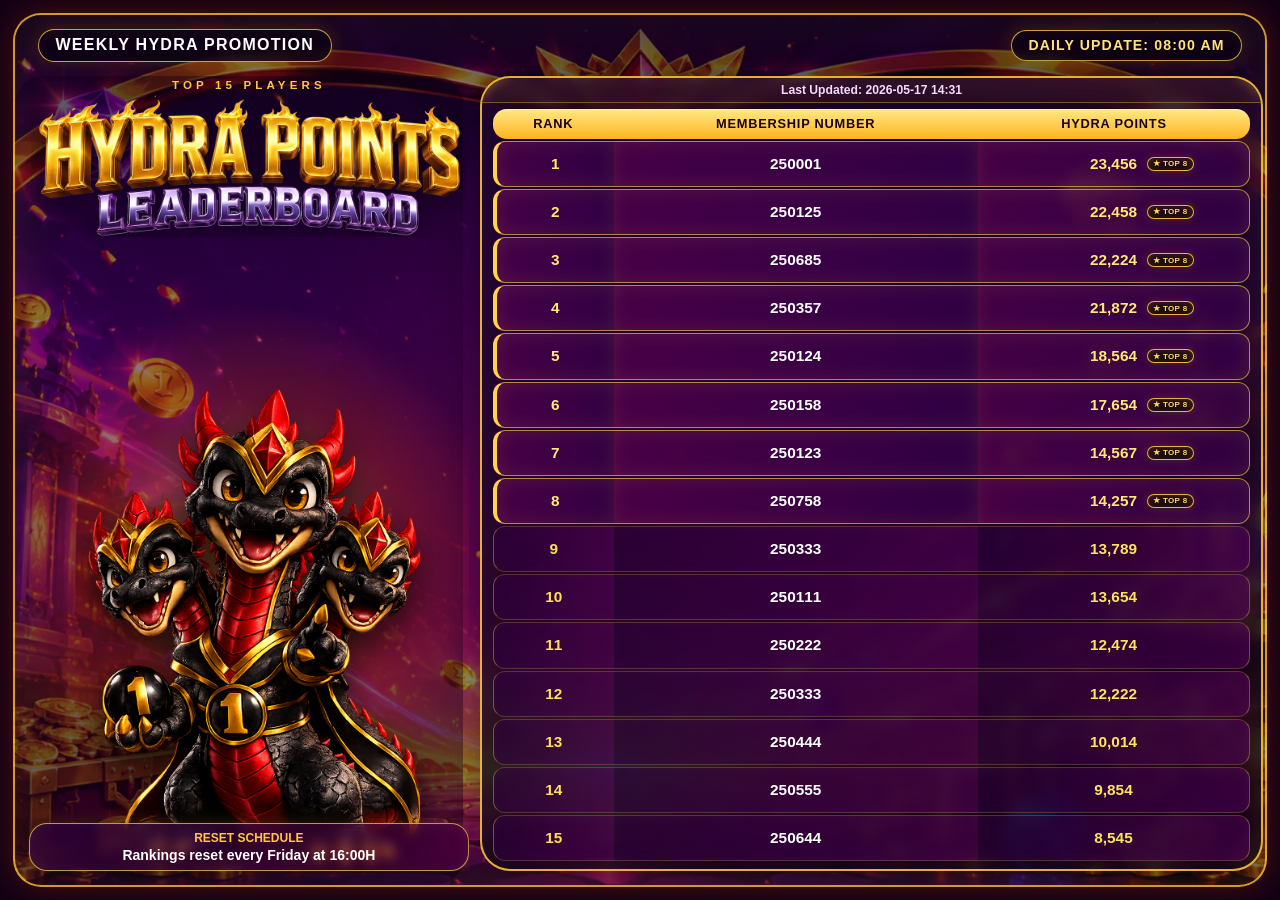
==== index.html @ b5829227 "Add files via upload" ====
<!DOCTYPE html>
<html lang="en">
<head>
  <meta charset="UTF-8" />
  <meta name="viewport" content="width=device-width, initial-scale=1.0" />
  <title>Hydra Points Leaderboard</title>
  <link rel="stylesheet" href="style.css" />
</head>
<body>
  <main class="screen-shell">
    <section class="hero-panel">
      <div class="bg-orb orb-one"></div>
      <div class="bg-orb orb-two"></div>
      <div class="sparkle-layer" id="sparkleLayer" aria-hidden="true"></div>
      <div class="top-bar">
        <div class="brand-chip translatable" id="brandChip">WEEKLY HYDRA PROMOTION</div>
        <div class="update-chip"><span class="translatable" id="dailyUpdateLabel">Daily Update:</span> <strong id="dailyUpdate">08:00 AM</strong></div>
      </div>

      <div class="main-grid">
        <aside class="mascot-area">
          <header class="title-block mascot-title">
            <p class="translatable" id="topPlayersLabel">TOP 15 PLAYERS</p>
            <div class="logo-sheen-wrap"><img src="images/hydrapoints.webp" alt="Hydra Points Leaderboard" class="hydra-points-logo" id="titleLogo" /></div>
          </header>
          <div class="mascot-glow"></div>
          <img src="images/hydra-mascot.png" alt="Hydra Mascot" class="mascot" />
          <div class="reset-card">
            <span class="translatable" id="resetTitle">Reset Schedule</span>
            <strong class="translatable" id="resetInfo">Rankings reset every Friday at 16:00H</strong>
          </div>
        </aside>

        <section class="leaderboard-card">
          <div class="leaderboard-meta"><span class="translatable" id="lastUpdatedLabel">Last Updated:</span> <span id="lastUpdated">--</span></div>
          <div class="table-wrap">
            <table>
              <thead>
                <tr>
                  <th class="translatable" id="rankHeader">Rank</th>
                  <th class="translatable" id="membershipHeader">Membership Number</th>
                  <th class="translatable" id="pointsHeader">Hydra Points</th>
                </tr>
              </thead>
              <tbody id="leaderboardBody"></tbody>
            </table>
          </div>
        </section>
      </div>
    </section>
  </main>

  <script src="script.js"></script>
</body>
</html>
---- style.css ----
* { box-sizing: border-box; }
html, body { width: 100%; height: 100%; margin: 0; overflow: hidden; font-family: Arial, Helvetica, sans-serif; color: #fff; }
body {
  background: #120014;
}
.screen-shell { width: 100vw; height: 100vh; padding: clamp(8px, 1vw, 18px); }
.hero-panel {
  position: relative; width: 100%; height: 100%; overflow: hidden; border: 2px solid rgba(255, 193, 55, .8); border-radius: 28px;
  background:
    linear-gradient(160deg, rgba(26, 0, 42, .30), rgba(8, 0, 16, .52)),
    url("images/bg.webp") center center / cover no-repeat;
  box-shadow: inset 0 0 55px rgba(255, 193, 55, .15), 0 0 30px rgba(255, 76, 0, .24);
}
.hero-panel::before { content: ""; position: absolute; inset: 0; background-image: radial-gradient(rgba(255,255,255,.14) 1px, transparent 1px); background-size: 44px 44px; opacity: .08; }
.hero-panel::after { content: ""; position: absolute; left: 0; right: 0; top: 0; height: 18%; background: linear-gradient(180deg, rgba(14,0,22,.58), rgba(14,0,22,.20) 58%, rgba(14,0,22,0) 100%); pointer-events: none; z-index: 1; }
.sparkle-layer { position: absolute; inset: 0; z-index: 4; pointer-events: none; overflow: hidden; }
.sparkle {
  position: absolute;
  opacity: 0;
  border-radius: 50%;
  background: radial-gradient(circle, rgba(255,255,230,1) 0%, rgba(255,220,90,.95) 34%, rgba(255,80,230,.36) 58%, rgba(255,255,255,0) 76%);
  box-shadow: 0 0 12px rgba(255, 236, 150, .82), 0 0 28px rgba(226, 87, 255, .38), 0 0 44px rgba(255, 132, 0, .20);
  animation: sparkleTwinkle 4.8s ease-in-out infinite;
}
.sparkle::before, .sparkle::after {
  content: "";
  position: absolute;
  left: 50%;
  top: 50%;
  width: 180%;
  height: 1px;
  background: linear-gradient(90deg, rgba(255,255,255,0), rgba(255,236,160,.75), rgba(255,255,255,0));
  transform: translate(-50%, -50%);
}
.sparkle::after {
  transform: translate(-50%, -50%) rotate(90deg);
}
.bg-orb { display: none; position: absolute; border-radius: 50%; filter: blur(2px); opacity: .75; }
.orb-one { width: 45vw; height: 45vw; background: radial-gradient(circle, rgba(255, 183, 0, .38), transparent 60%); right: -12vw; top: -18vw; }
.orb-two { width: 35vw; height: 35vw; background: radial-gradient(circle, rgba(255, 0, 102, .26), transparent 62%); left: -12vw; bottom: -12vw; }
.top-bar { position: relative; z-index: 2; height: 7%; display: flex; align-items: center; justify-content: space-between; padding: .7vh 1.8vw; }
.brand-chip, .update-chip { border: 1px solid rgba(255, 205, 80, .78); border-radius: 999px; background: rgba(12, 0, 20, .84); box-shadow: 0 0 20px rgba(255,174,0,.20), inset 0 0 14px rgba(255,255,255,.04); padding: .7vh 1.3vw; font-weight: 900; letter-spacing: .08em; text-transform: uppercase; backdrop-filter: blur(4px); }
.update-chip { font-size: clamp(13px, 1.1vw, 22px); color: #ffe47a; }
.main-grid { position: relative; z-index: 2; height: 93%; display: grid; grid-template-columns: 36% 64%; gap: .9vw; padding: 0 1.1vw 1.1vw; }
.main-grid::before { content: ""; position: absolute; left: 0; top: 0; width: calc(36% - .15vw); height: 100%; border-radius: 28px; background: linear-gradient(180deg, rgba(18, 0, 28, .34), rgba(38, 0, 48, .24) 30%, rgba(22, 0, 30, .42) 100%); box-shadow: inset 0 0 40px rgba(0,0,0,.12); pointer-events: none; z-index: 0; }
.mascot-area { position: relative; z-index: 1; display: flex; flex-direction: column; align-items: center; justify-content: space-between; min-width: 0; padding-top: 0; overflow: hidden; }
.title-block { text-align: center; padding: 1.2vh 1vw; background: linear-gradient(90deg, rgba(255,180,0,.20), rgba(151,0,255,.14), rgba(255,180,0,.20)); border: 1px solid rgba(255,215,80,.55); box-shadow: inset 0 0 28px rgba(255,255,255,.06), 0 0 26px rgba(255,183,0,.12); }
.mascot-title { position: relative; z-index: 3; width: 100%; border-radius: 24px; background: transparent; border: none; box-shadow: none; padding: .35vh 0 .1vh; }
.title-block p { margin: 0 0 .15vh; color: #ffc83e; font-weight: 900; letter-spacing: .36em; font-size: clamp(11px, .9vw, 18px); }
.logo-sheen-wrap { position: relative; display: block; width: min(99%, 780px); margin: 0 auto; overflow: hidden; border-radius: 16px; }
.logo-sheen-wrap::after {
  content: "";
  position: absolute;
  top: -16%;
  bottom: -16%;
  left: -28%;
  width: 18%;
  background: linear-gradient(90deg, rgba(255,255,255,0), rgba(255,247,198,.18) 25%, rgba(255,255,255,.55) 50%, rgba(255,247,198,.18) 75%, rgba(255,255,255,0));
  transform: skewX(-20deg);
  filter: blur(1px);
  opacity: .0;
  pointer-events: none;
  animation: logoSweep 6.4s ease-in-out infinite;
}

.hydra-points-logo { display: block; width: min(99%, 780px); max-height: 17vh; object-fit: contain; margin: .15vh auto 0; filter: drop-shadow(0 8px 16px rgba(0,0,0,.45)); }
h1 { margin: .35vh 0 0; font-size: clamp(25px, 3.2vw, 62px); line-height: .95; color: #ffe26a; text-shadow: 0 3px 0 #6d1700, 0 0 18px rgba(255,160,0,.75); }
.mascot-glow { position: absolute; left: 50%; top: 55%; width: 41vw; height: 41vw; transform: translate(-50%, -42%); border-radius: 50%; background: radial-gradient(circle, rgba(255,211,56,.55), rgba(255,70,0,.24) 42%, transparent 68%); z-index: 0; pointer-events: none; animation: mascotGlowBreath 4.6s ease-in-out infinite; }
.mascot { position: absolute; left: 50%; top: 57%; width: auto; height: min(69vh, 780px); max-width: 138%; max-height: none; object-fit: contain; filter: drop-shadow(0 1.8vh 1.9vh rgba(0,0,0,.72)); transform: translate(-50%, -34%); z-index: 1; pointer-events: none; }
.reset-card { position: relative; z-index: 3; width: 100%; padding: .8vh .9vw; border-radius: 18px; background: linear-gradient(135deg, rgba(45,0,62,.68), rgba(85,0,62,.56)); border: 1px solid rgba(255,215,80,.7); box-shadow: 0 0 18px rgba(255,180,0,.18), inset 0 0 14px rgba(255,255,255,.04); text-align: center; backdrop-filter: blur(6px); -webkit-backdrop-filter: blur(6px); }
.reset-card span { display:block; color:#ffc83e; font-weight:900; font-size: clamp(12px, .9vw, 17px); text-transform: uppercase; }
.reset-card strong { display:block; margin-top:.2vh; font-size: clamp(14px, 1.08vw, 22px); }
.leaderboard-card { position: relative; z-index: 1; min-width: 0; height: 100%; display: flex; flex-direction: column; border-radius: 30px; border: 2px solid rgba(255, 200, 55, .88); background: linear-gradient(180deg, rgba(28,0,40,.68), rgba(10,0,18,.78)); box-shadow: inset 0 0 42px rgba(255,255,255,.05), 0 0 28px rgba(0,0,0,.42); backdrop-filter: blur(6px); -webkit-backdrop-filter: blur(6px); overflow: hidden; }
.leaderboard-meta { text-align: center; color: #f5d9ff; font-weight: 900; font-size: clamp(12px, .95vw, 18px); padding: .55vh .8vw; border-bottom: 1px solid rgba(255,215,80,.35); background: rgba(255, 190, 0, .06); backdrop-filter: blur(5px); -webkit-backdrop-filter: blur(5px); }
.table-wrap { flex: 1; padding: .45vh .8vw .65vh; }
table { width: 100%; height: 100%; border-collapse: separate; border-spacing: 0 .27vh; table-layout: fixed; }
th { height: 3.35vh; color: #1a001f; background: linear-gradient(#ffe985, #ffb320); font-size: clamp(12px, 1vw, 20px); text-transform: uppercase; letter-spacing: .06em; box-shadow: inset 0 1px 0 rgba(255,255,255,.35); }
th:first-child { border-radius: 14px 0 0 14px; width: 16%; }
th:nth-child(2) { width: 48%; }
th:last-child { border-radius: 0 14px 14px 0; width: 36%; }
td { height: 3.55vh; text-align: center; background: linear-gradient(90deg, rgba(44,0,60,.62), rgba(84,0,90,.56)); border-top: 1px solid rgba(255,215,80,.22); border-bottom: 1px solid rgba(255,215,80,.22); font-weight: 900; font-size: clamp(14px, 1.2vw, 24px); box-shadow: inset 0 0 12px rgba(255,255,255,.02); }
td:first-child { border-left: 1px solid rgba(255,215,80,.35); border-radius: 12px 0 0 12px; color: #ffdf5a; }
td:last-child { border-right: 1px solid rgba(255,215,80,.35); border-radius: 0 12px 12px 0; color: #ffe35e; }
.rank-wrap { display: inline-flex; align-items: center; justify-content: center; gap: 0; width: 100%; }
.rank-number { color: #ffdf5a; font-weight: 900; line-height: 1; }
.points-wrap { position: relative; width: 100%; min-height: 100%; height: 100%; }
.points-number {
  position: absolute;
  left: 50%;
  top: 50%;
  transform: translate(-50%, -50%);
  display: block;
  text-align: center;
  color: #ffe35e;
  white-space: nowrap;
}
.top8-badge {
  display: inline-flex;
  align-items: center;
  justify-content: center;
  padding: .16vh .42vw;
  border-radius: 999px;
  border: 1px solid rgba(255, 197, 64, .9);
  background: linear-gradient(180deg, rgba(36, 8, 18, .96), rgba(15, 4, 10, .96));
  box-shadow: inset 0 0 8px rgba(255, 220, 120, .15), 0 0 10px rgba(255, 183, 0, .18);
  color: #ffd85d;
  font-size: clamp(8px, .58vw, 11px);
  font-weight: 900;
  letter-spacing: .04em;
  white-space: nowrap;
  animation: top8Pulse 2.8s ease-in-out infinite;
}
.top8-badge-inline {
  position: absolute;
  left: calc(50% + 2.6vw);
  top: 50%;
  transform: translateY(-50%);
}
.top-eight-row td:first-child .rank-number { color: #ffe978; }
.top-eight-row td:last-child .points-number { color: #ffea76; }
.candidate td { position: relative; overflow: hidden; background: linear-gradient(90deg, rgba(87,0,82,.70), rgba(57,0,80,.68)); border-top-color: rgba(255,216,76,.62); border-bottom-color: rgba(255,216,76,.62); box-shadow: inset 0 0 18px rgba(255, 202, 57, .10); }
.candidate td::after {
  content: "";
  position: absolute;
  top: 0;
  bottom: 0;
  left: -38%;
  width: 28%;
  background: linear-gradient(90deg, rgba(255,255,255,0), rgba(255,244,190,.11), rgba(255,255,255,0));
  transform: skewX(-22deg);
  pointer-events: none;
  animation: rowSweep 8s linear infinite;
}
.top-eight-row:nth-child(2n) td::after { animation-delay: 1.1s; }
.candidate td:first-child { border-left: 4px solid #ffd34d; }
.candidate td:last-child { border-right-color: rgba(255,216,76,.62); }
@media (max-aspect-ratio: 4/3) {
  .main-grid { grid-template-columns: 1fr; }
  .mascot-area { display: none; }
}

@keyframes logoSweep {
  0%, 62% { left: -30%; opacity: 0; }
  68% { opacity: .12; }
  76% { opacity: .58; }
  86% { left: 118%; opacity: 0; }
  100% { left: 118%; opacity: 0; }
}
@keyframes top8Pulse {
  0%, 100% { transform: translateY(-50%) scale(1); box-shadow: inset 0 0 8px rgba(255, 220, 120, .15), 0 0 10px rgba(255, 183, 0, .18); }
  50% { transform: translateY(-50%) scale(1.04); box-shadow: inset 0 0 10px rgba(255, 230, 160, .26), 0 0 14px rgba(255, 197, 64, .34); }
}
@keyframes sparkleTwinkle {
  0%, 100% { opacity: 0; transform: scale(.35) rotate(0deg); }
  18% { opacity: .36; }
  42% { opacity: 1; transform: scale(1.25) rotate(45deg); }
  62% { opacity: .48; }
}
@keyframes mascotGlowBreath {
  0%, 100% { opacity: .64; transform: translate(-50%, -42%) scale(1); }
  50% { opacity: .82; transform: translate(-50%, -42%) scale(1.035); }
}
@keyframes rowSweep {
  0%, 55% { left: -40%; opacity: 0; }
  65% { opacity: .7; }
  82% { left: 120%; opacity: 0; }
  100% { left: 120%; opacity: 0; }
}

.translatable, .top8-badge {
  transition: opacity .35s ease, transform .35s ease, filter .35s ease;
}
.translation-fade-out {
  opacity: 0;
  transform: translateY(4px);
  filter: blur(2px);
}
.translation-fade-in {
  opacity: 1;
  transform: translateY(0);
  filter: blur(0);
}
html[lang="th"] body,
html[lang="zh"] body,
html[lang="ko"] body {
  font-family: Arial, "Noto Sans Thai", "Noto Sans CJK SC", "Noto Sans KR", "Microsoft YaHei", "Malgun Gothic", "Tahoma", sans-serif;
}
html[lang="th"] .brand-chip,
html[lang="zh"] .brand-chip,
html[lang="ko"] .brand-chip,
html[lang="th"] th,
html[lang="zh"] th,
html[lang="ko"] th {
  letter-spacing: .03em;
}
html[lang="th"] .title-block p,
html[lang="zh"] .title-block p,
html[lang="ko"] .title-block p {
  letter-spacing: .12em;
}
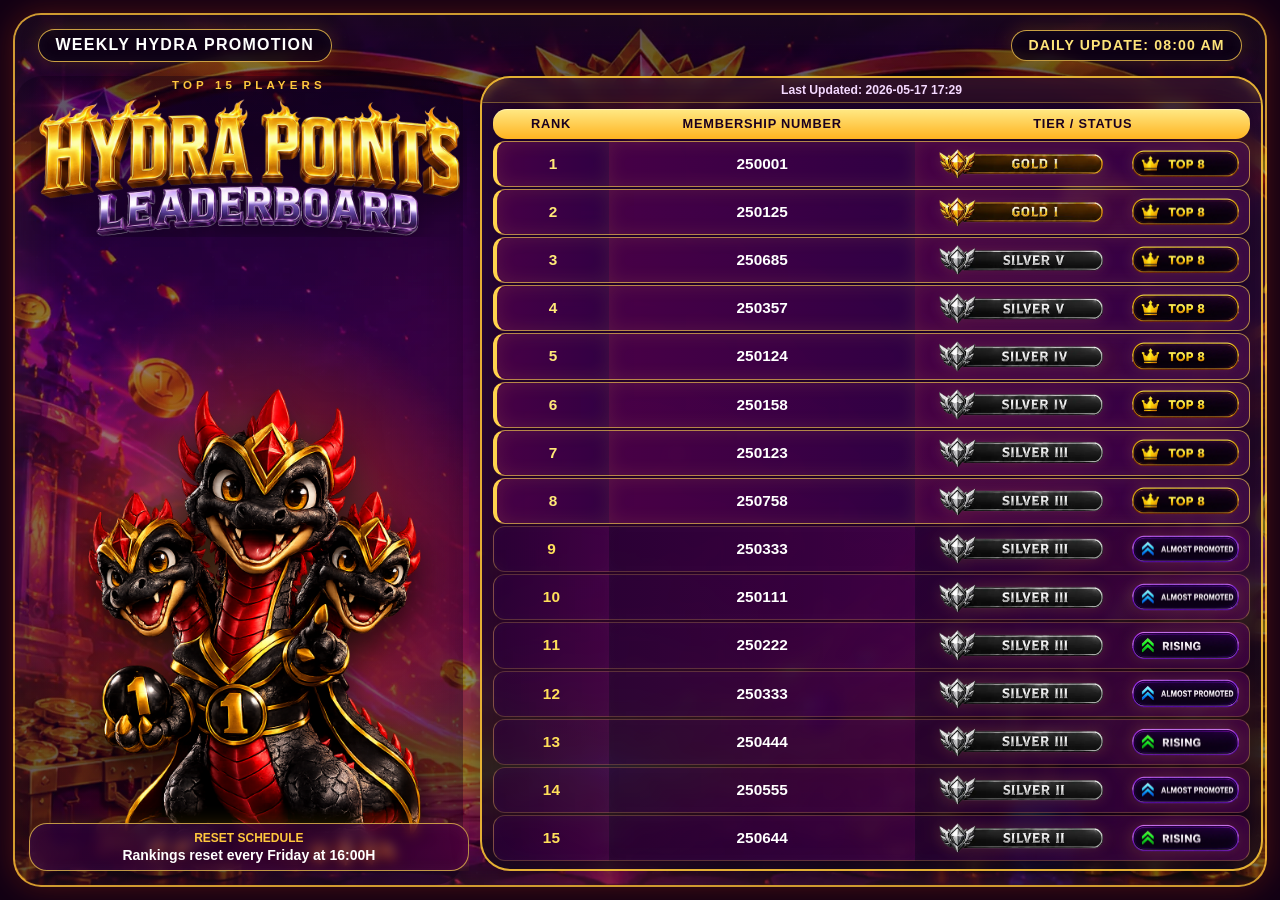
==== commit 9bf5e9bb: "Add files via upload" ====
--- a/index.html
+++ b/index.html
@@ -3,7 +3,7 @@
 <head>
   <meta charset="UTF-8" />
   <meta name="viewport" content="width=device-width, initial-scale=1.0" />
-  <title>Hydra Points Leaderboard</title>
+  <title>Hydra Ladder Leaderboard</title>
   <link rel="stylesheet" href="style.css" />
 </head>
 <body>
@@ -21,7 +21,7 @@
         <aside class="mascot-area">
           <header class="title-block mascot-title">
             <p class="translatable" id="topPlayersLabel">TOP 15 PLAYERS</p>
-            <div class="logo-sheen-wrap"><img src="images/hydrapoints.webp" alt="Hydra Points Leaderboard" class="hydra-points-logo" id="titleLogo" /></div>
+            <div class="logo-sheen-wrap"><img src="images/hydrapoints.webp" alt="Hydra Ladder Leaderboard" class="hydra-points-logo" id="titleLogo" /></div>
           </header>
           <div class="mascot-glow"></div>
           <img src="images/hydra-mascot.png" alt="Hydra Mascot" class="mascot" />
@@ -39,7 +39,7 @@
                 <tr>
                   <th class="translatable" id="rankHeader">Rank</th>
                   <th class="translatable" id="membershipHeader">Membership Number</th>
-                  <th class="translatable" id="pointsHeader">Hydra Points</th>
+                  <th class="translatable" id="tierStatusHeader">Tier / Status</th>
                 </tr>
               </thead>
               <tbody id="leaderboardBody"></tbody>
--- a/style.css
+++ b/style.css
@@ -76,48 +76,41 @@
 table { width: 100%; height: 100%; border-collapse: separate; border-spacing: 0 .27vh; table-layout: fixed; }
 th { height: 3.35vh; color: #1a001f; background: linear-gradient(#ffe985, #ffb320); font-size: clamp(12px, 1vw, 20px); text-transform: uppercase; letter-spacing: .06em; box-shadow: inset 0 1px 0 rgba(255,255,255,.35); }
 th:first-child { border-radius: 14px 0 0 14px; width: 16%; }
-th:nth-child(2) { width: 48%; }
-th:last-child { border-radius: 0 14px 14px 0; width: 36%; }
-td { height: 3.55vh; text-align: center; background: linear-gradient(90deg, rgba(44,0,60,.62), rgba(84,0,90,.56)); border-top: 1px solid rgba(255,215,80,.22); border-bottom: 1px solid rgba(255,215,80,.22); font-weight: 900; font-size: clamp(14px, 1.2vw, 24px); box-shadow: inset 0 0 12px rgba(255,255,255,.02); }
+th:nth-child(2) { width: 42%; }
+th:last-child { border-radius: 0 14px 14px 0; width: 46%; }
+td { height: 4.05vh; text-align: center; background: linear-gradient(90deg, rgba(44,0,60,.62), rgba(84,0,90,.56)); border-top: 1px solid rgba(255,215,80,.22); border-bottom: 1px solid rgba(255,215,80,.22); font-weight: 900; font-size: clamp(14px, 1.2vw, 24px); box-shadow: inset 0 0 12px rgba(255,255,255,.02); }
 td:first-child { border-left: 1px solid rgba(255,215,80,.35); border-radius: 12px 0 0 12px; color: #ffdf5a; }
 td:last-child { border-right: 1px solid rgba(255,215,80,.35); border-radius: 0 12px 12px 0; color: #ffe35e; }
 .rank-wrap { display: inline-flex; align-items: center; justify-content: center; gap: 0; width: 100%; }
 .rank-number { color: #ffdf5a; font-weight: 900; line-height: 1; }
-.points-wrap { position: relative; width: 100%; min-height: 100%; height: 100%; }
-.points-number {
-  position: absolute;
-  left: 50%;
-  top: 50%;
-  transform: translate(-50%, -50%);
-  display: block;
-  text-align: center;
-  color: #ffe35e;
-  white-space: nowrap;
-}
-.top8-badge {
-  display: inline-flex;
+ .tier-status-wrap {
+  position: relative;
+  width: 100%;
+  min-height: 100%;
+  height: 100%;
+  display: flex;
   align-items: center;
   justify-content: center;
-  padding: .16vh .42vw;
-  border-radius: 999px;
-  border: 1px solid rgba(255, 197, 64, .9);
-  background: linear-gradient(180deg, rgba(36, 8, 18, .96), rgba(15, 4, 10, .96));
-  box-shadow: inset 0 0 8px rgba(255, 220, 120, .15), 0 0 10px rgba(255, 183, 0, .18);
-  color: #ffd85d;
-  font-size: clamp(8px, .58vw, 11px);
-  font-weight: 900;
-  letter-spacing: .04em;
-  white-space: nowrap;
-  animation: top8Pulse 2.8s ease-in-out infinite;
+  gap: clamp(7px, .7vw, 14px);
+  padding: .18vh .45vw;
 }
-.top8-badge-inline {
-  position: absolute;
-  left: calc(50% + 2.6vw);
-  top: 50%;
-  transform: translateY(-50%);
+.tier-badge-img,
+.status-badge-img {
+  display: block;
+  object-fit: contain;
+  filter: drop-shadow(0 0 7px rgba(255, 198, 64, .16));
+  pointer-events: none;
+  user-select: none;
+}
+.tier-badge-img {
+  width: min(62%, 16vw);
+  height: min(3.85vh, 58px);
+}
+.status-badge-img {
+  width: min(36%, 9vw);
+  height: min(3.15vh, 44px);
 }
 .top-eight-row td:first-child .rank-number { color: #ffe978; }
-.top-eight-row td:last-child .points-number { color: #ffea76; }
 .candidate td { position: relative; overflow: hidden; background: linear-gradient(90deg, rgba(87,0,82,.70), rgba(57,0,80,.68)); border-top-color: rgba(255,216,76,.62); border-bottom-color: rgba(255,216,76,.62); box-shadow: inset 0 0 18px rgba(255, 202, 57, .10); }
 .candidate td::after {
   content: "";
@@ -146,10 +139,6 @@
   86% { left: 118%; opacity: 0; }
   100% { left: 118%; opacity: 0; }
 }
-@keyframes top8Pulse {
-  0%, 100% { transform: translateY(-50%) scale(1); box-shadow: inset 0 0 8px rgba(255, 220, 120, .15), 0 0 10px rgba(255, 183, 0, .18); }
-  50% { transform: translateY(-50%) scale(1.04); box-shadow: inset 0 0 10px rgba(255, 230, 160, .26), 0 0 14px rgba(255, 197, 64, .34); }
-}
 @keyframes sparkleTwinkle {
   0%, 100% { opacity: 0; transform: scale(.35) rotate(0deg); }
   18% { opacity: .36; }
@@ -167,7 +156,7 @@
   100% { left: 120%; opacity: 0; }
 }
 
-.translatable, .top8-badge {
+.translatable {
   transition: opacity .35s ease, transform .35s ease, filter .35s ease;
 }
 .translation-fade-out {
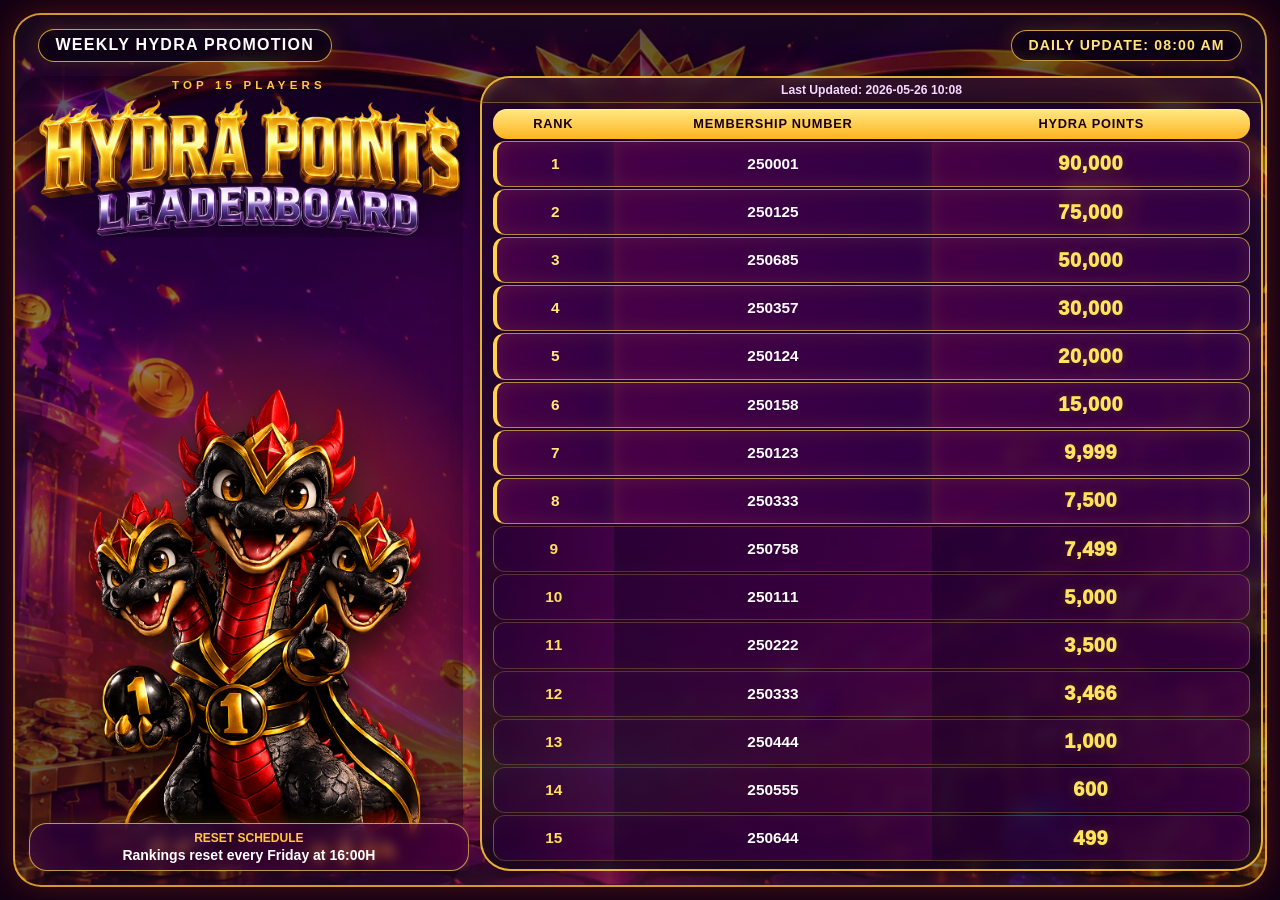
==== commit b883314c: "Add files via upload" ====
--- a/index.html
+++ b/index.html
@@ -3,7 +3,7 @@
 <head>
   <meta charset="UTF-8" />
   <meta name="viewport" content="width=device-width, initial-scale=1.0" />
-  <title>Hydra Ladder Leaderboard</title>
+  <title>Hydra Points Leaderboard</title>
   <link rel="stylesheet" href="style.css" />
 </head>
 <body>
@@ -21,7 +21,7 @@
         <aside class="mascot-area">
           <header class="title-block mascot-title">
             <p class="translatable" id="topPlayersLabel">TOP 15 PLAYERS</p>
-            <div class="logo-sheen-wrap"><img src="images/hydrapoints.webp" alt="Hydra Ladder Leaderboard" class="hydra-points-logo" id="titleLogo" /></div>
+            <div class="logo-sheen-wrap"><img src="images/hydrapoints.webp" alt="Hydra Points Leaderboard" class="hydra-points-logo" id="titleLogo" /></div>
           </header>
           <div class="mascot-glow"></div>
           <img src="images/hydra-mascot.png" alt="Hydra Mascot" class="mascot" />
@@ -39,7 +39,7 @@
                 <tr>
                   <th class="translatable" id="rankHeader">Rank</th>
                   <th class="translatable" id="membershipHeader">Membership Number</th>
-                  <th class="translatable" id="tierStatusHeader">Tier / Status</th>
+                  <th class="translatable" id="pointsHeader">Hydra Points</th>
                 </tr>
               </thead>
               <tbody id="leaderboardBody"></tbody>
--- a/style.css
+++ b/style.css
@@ -77,39 +77,13 @@
 th { height: 3.35vh; color: #1a001f; background: linear-gradient(#ffe985, #ffb320); font-size: clamp(12px, 1vw, 20px); text-transform: uppercase; letter-spacing: .06em; box-shadow: inset 0 1px 0 rgba(255,255,255,.35); }
 th:first-child { border-radius: 14px 0 0 14px; width: 16%; }
 th:nth-child(2) { width: 42%; }
-th:last-child { border-radius: 0 14px 14px 0; width: 46%; }
+th:last-child { border-radius: 0 14px 14px 0; width: 42%; }
 td { height: 4.05vh; text-align: center; background: linear-gradient(90deg, rgba(44,0,60,.62), rgba(84,0,90,.56)); border-top: 1px solid rgba(255,215,80,.22); border-bottom: 1px solid rgba(255,215,80,.22); font-weight: 900; font-size: clamp(14px, 1.2vw, 24px); box-shadow: inset 0 0 12px rgba(255,255,255,.02); }
 td:first-child { border-left: 1px solid rgba(255,215,80,.35); border-radius: 12px 0 0 12px; color: #ffdf5a; }
 td:last-child { border-right: 1px solid rgba(255,215,80,.35); border-radius: 0 12px 12px 0; color: #ffe35e; }
 .rank-wrap { display: inline-flex; align-items: center; justify-content: center; gap: 0; width: 100%; }
 .rank-number { color: #ffdf5a; font-weight: 900; line-height: 1; }
- .tier-status-wrap {
-  position: relative;
-  width: 100%;
-  min-height: 100%;
-  height: 100%;
-  display: flex;
-  align-items: center;
-  justify-content: center;
-  gap: clamp(7px, .7vw, 14px);
-  padding: .18vh .45vw;
-}
-.tier-badge-img,
-.status-badge-img {
-  display: block;
-  object-fit: contain;
-  filter: drop-shadow(0 0 7px rgba(255, 198, 64, .16));
-  pointer-events: none;
-  user-select: none;
-}
-.tier-badge-img {
-  width: min(62%, 16vw);
-  height: min(3.85vh, 58px);
-}
-.status-badge-img {
-  width: min(36%, 9vw);
-  height: min(3.15vh, 44px);
-}
+.points-value { display: inline-block; color: #ffe35e; font-weight: 950; font-size: clamp(18px, 1.55vw, 34px); letter-spacing: .035em; text-shadow: 0 0 10px rgba(255, 205, 65, .22), 0 2px 8px rgba(0, 0, 0, .35); }
 .top-eight-row td:first-child .rank-number { color: #ffe978; }
 .candidate td { position: relative; overflow: hidden; background: linear-gradient(90deg, rgba(87,0,82,.70), rgba(57,0,80,.68)); border-top-color: rgba(255,216,76,.62); border-bottom-color: rgba(255,216,76,.62); box-shadow: inset 0 0 18px rgba(255, 202, 57, .10); }
 .candidate td::after {
@@ -186,4 +160,4 @@
 html[lang="zh"] .title-block p,
 html[lang="ko"] .title-block p {
   letter-spacing: .12em;
-}
+}
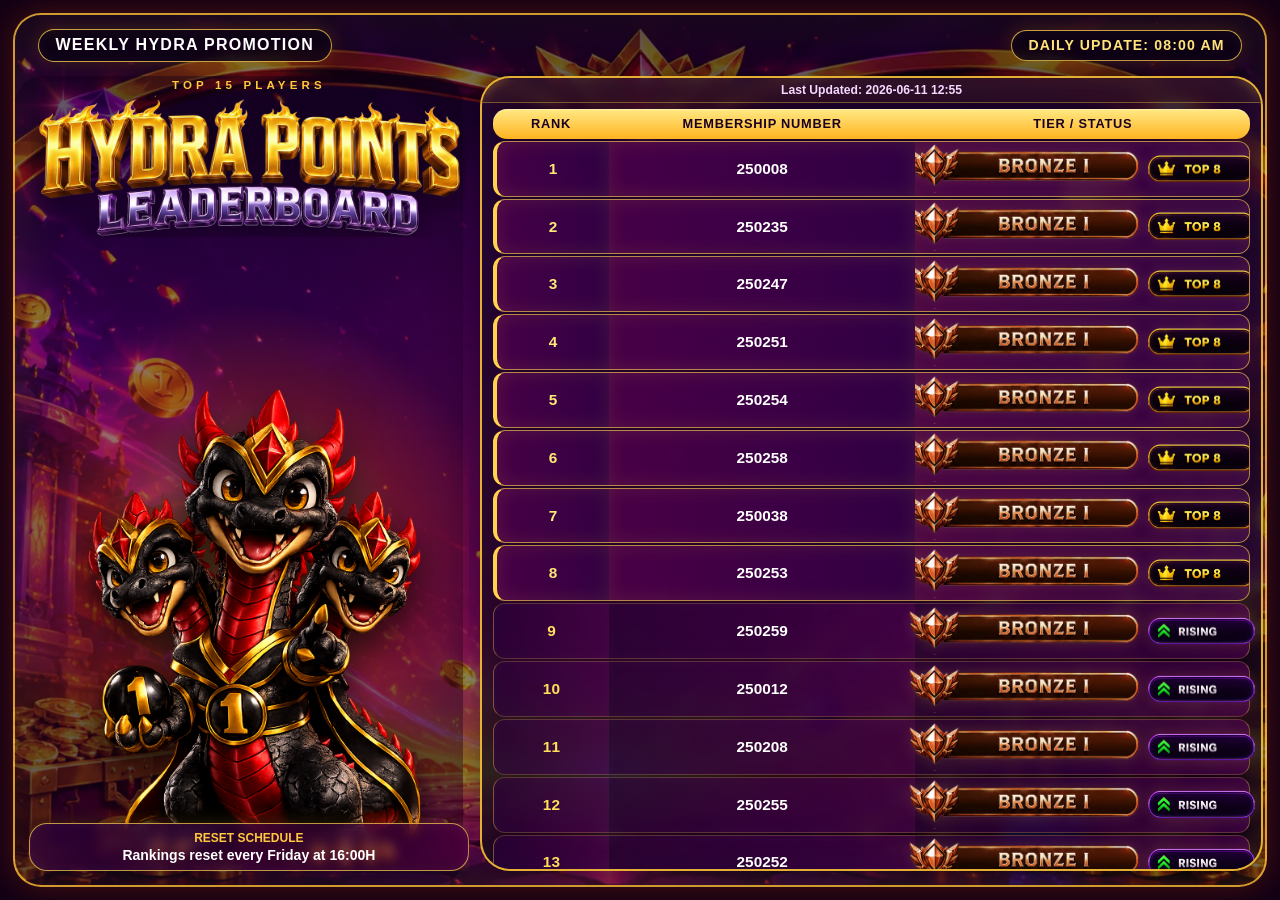
==== commit 39a0661f: "Add files via upload" ====
--- a/index.html
+++ b/index.html
@@ -3,7 +3,7 @@
 <head>
   <meta charset="UTF-8" />
   <meta name="viewport" content="width=device-width, initial-scale=1.0" />
-  <title>Hydra Points Leaderboard</title>
+  <title>Hydra Ladder Leaderboard</title>
   <link rel="stylesheet" href="style.css" />
 </head>
 <body>
@@ -21,7 +21,7 @@
         <aside class="mascot-area">
           <header class="title-block mascot-title">
             <p class="translatable" id="topPlayersLabel">TOP 15 PLAYERS</p>
-            <div class="logo-sheen-wrap"><img src="images/hydrapoints.webp" alt="Hydra Points Leaderboard" class="hydra-points-logo" id="titleLogo" /></div>
+            <div class="logo-sheen-wrap"><img src="images/hydrapoints.webp" alt="Hydra Ladder Leaderboard" class="hydra-points-logo" id="titleLogo" /></div>
           </header>
           <div class="mascot-glow"></div>
           <img src="images/hydra-mascot.png" alt="Hydra Mascot" class="mascot" />
@@ -39,7 +39,7 @@
                 <tr>
                   <th class="translatable" id="rankHeader">Rank</th>
                   <th class="translatable" id="membershipHeader">Membership Number</th>
-                  <th class="translatable" id="pointsHeader">Hydra Points</th>
+                  <th class="translatable" id="tierStatusHeader">Tier / Status</th>
                 </tr>
               </thead>
               <tbody id="leaderboardBody"></tbody>
--- a/style.css
+++ b/style.css
@@ -77,13 +77,39 @@
 th { height: 3.35vh; color: #1a001f; background: linear-gradient(#ffe985, #ffb320); font-size: clamp(12px, 1vw, 20px); text-transform: uppercase; letter-spacing: .06em; box-shadow: inset 0 1px 0 rgba(255,255,255,.35); }
 th:first-child { border-radius: 14px 0 0 14px; width: 16%; }
 th:nth-child(2) { width: 42%; }
-th:last-child { border-radius: 0 14px 14px 0; width: 42%; }
+th:last-child { border-radius: 0 14px 14px 0; width: 46%; }
 td { height: 4.05vh; text-align: center; background: linear-gradient(90deg, rgba(44,0,60,.62), rgba(84,0,90,.56)); border-top: 1px solid rgba(255,215,80,.22); border-bottom: 1px solid rgba(255,215,80,.22); font-weight: 900; font-size: clamp(14px, 1.2vw, 24px); box-shadow: inset 0 0 12px rgba(255,255,255,.02); }
 td:first-child { border-left: 1px solid rgba(255,215,80,.35); border-radius: 12px 0 0 12px; color: #ffdf5a; }
 td:last-child { border-right: 1px solid rgba(255,215,80,.35); border-radius: 0 12px 12px 0; color: #ffe35e; }
 .rank-wrap { display: inline-flex; align-items: center; justify-content: center; gap: 0; width: 100%; }
 .rank-number { color: #ffdf5a; font-weight: 900; line-height: 1; }
-.points-value { display: inline-block; color: #ffe35e; font-weight: 950; font-size: clamp(18px, 1.55vw, 34px); letter-spacing: .035em; text-shadow: 0 0 10px rgba(255, 205, 65, .22), 0 2px 8px rgba(0, 0, 0, .35); }
+ .tier-status-wrap {
+  position: relative;
+  width: 100%;
+  min-height: 100%;
+  height: 100%;
+  display: flex;
+  align-items: center;
+  justify-content: center;
+  gap: clamp(7px, .7vw, 14px);
+  padding: .18vh .45vw;
+}
+.tier-badge-img,
+.status-badge-img {
+  display: block;
+  object-fit: contain;
+  filter: drop-shadow(0 0 7px rgba(255, 198, 64, .16));
+  pointer-events: none;
+  user-select: none;
+}
+.tier-badge-img {
+  width: min(82%, 22vw);
+  height: min(5.4vh, 80px);
+}
+.status-badge-img {
+  width: min(36%, 9vw);
+  height: min(3.15vh, 44px);
+}
 .top-eight-row td:first-child .rank-number { color: #ffe978; }
 .candidate td { position: relative; overflow: hidden; background: linear-gradient(90deg, rgba(87,0,82,.70), rgba(57,0,80,.68)); border-top-color: rgba(255,216,76,.62); border-bottom-color: rgba(255,216,76,.62); box-shadow: inset 0 0 18px rgba(255, 202, 57, .10); }
 .candidate td::after {
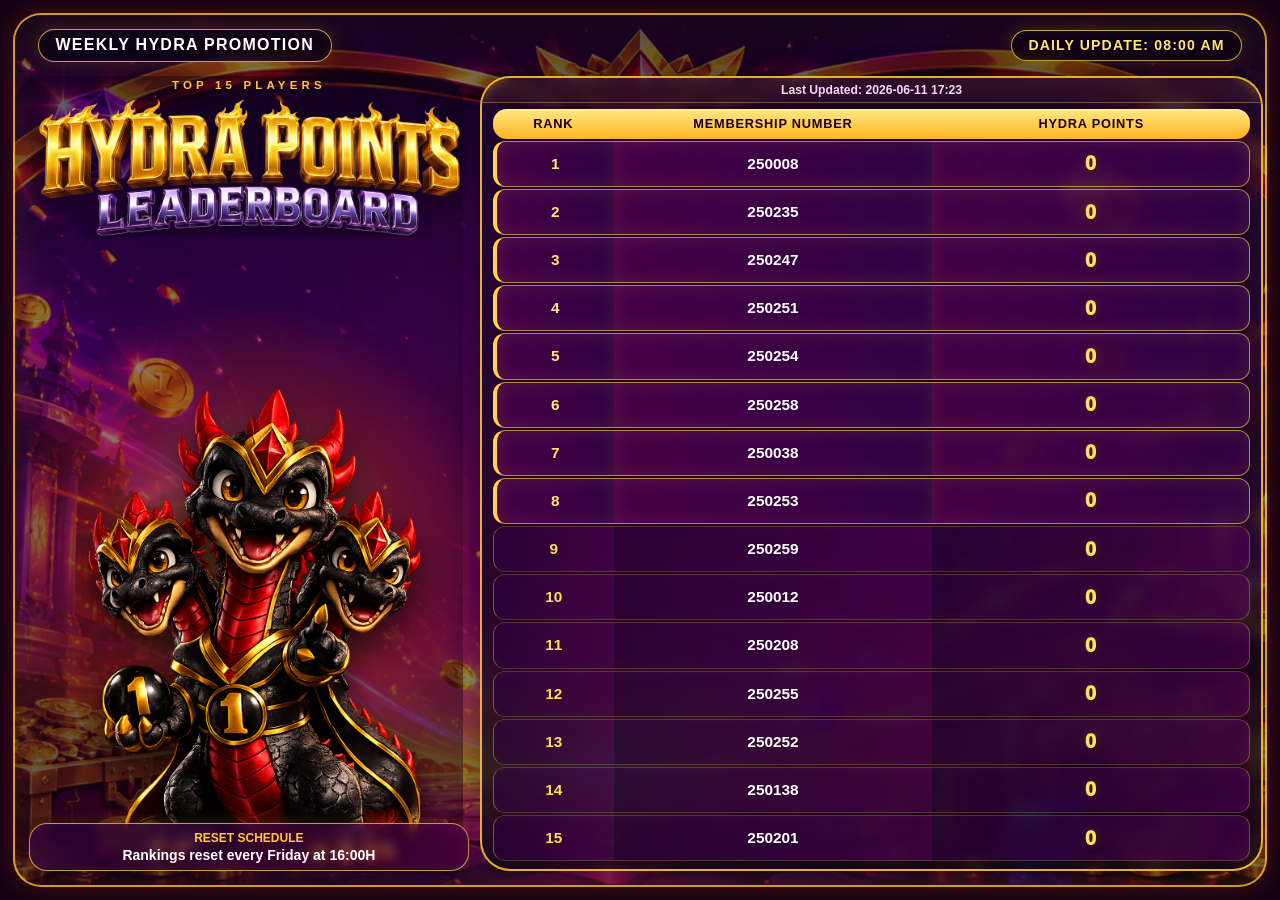
==== commit 072f47cc: "Add files via upload" ====
--- a/index.html
+++ b/index.html
@@ -3,7 +3,7 @@
 <head>
   <meta charset="UTF-8" />
   <meta name="viewport" content="width=device-width, initial-scale=1.0" />
-  <title>Hydra Ladder Leaderboard</title>
+  <title>Hydra Points Leaderboard</title>
   <link rel="stylesheet" href="style.css" />
 </head>
 <body>
@@ -21,7 +21,7 @@
         <aside class="mascot-area">
           <header class="title-block mascot-title">
             <p class="translatable" id="topPlayersLabel">TOP 15 PLAYERS</p>
-            <div class="logo-sheen-wrap"><img src="images/hydrapoints.webp" alt="Hydra Ladder Leaderboard" class="hydra-points-logo" id="titleLogo" /></div>
+            <div class="logo-sheen-wrap"><img src="images/hydrapoints.webp" alt="Hydra Points Leaderboard" class="hydra-points-logo" id="titleLogo" /></div>
           </header>
           <div class="mascot-glow"></div>
           <img src="images/hydra-mascot.png" alt="Hydra Mascot" class="mascot" />
@@ -39,7 +39,7 @@
                 <tr>
                   <th class="translatable" id="rankHeader">Rank</th>
                   <th class="translatable" id="membershipHeader">Membership Number</th>
-                  <th class="translatable" id="tierStatusHeader">Tier / Status</th>
+                  <th class="translatable" id="pointsHeader">Hydra Points</th>
                 </tr>
               </thead>
               <tbody id="leaderboardBody"></tbody>
--- a/style.css
+++ b/style.css
@@ -77,39 +77,13 @@
 th { height: 3.35vh; color: #1a001f; background: linear-gradient(#ffe985, #ffb320); font-size: clamp(12px, 1vw, 20px); text-transform: uppercase; letter-spacing: .06em; box-shadow: inset 0 1px 0 rgba(255,255,255,.35); }
 th:first-child { border-radius: 14px 0 0 14px; width: 16%; }
 th:nth-child(2) { width: 42%; }
-th:last-child { border-radius: 0 14px 14px 0; width: 46%; }
+th:last-child { border-radius: 0 14px 14px 0; width: 42%; }
 td { height: 4.05vh; text-align: center; background: linear-gradient(90deg, rgba(44,0,60,.62), rgba(84,0,90,.56)); border-top: 1px solid rgba(255,215,80,.22); border-bottom: 1px solid rgba(255,215,80,.22); font-weight: 900; font-size: clamp(14px, 1.2vw, 24px); box-shadow: inset 0 0 12px rgba(255,255,255,.02); }
 td:first-child { border-left: 1px solid rgba(255,215,80,.35); border-radius: 12px 0 0 12px; color: #ffdf5a; }
 td:last-child { border-right: 1px solid rgba(255,215,80,.35); border-radius: 0 12px 12px 0; color: #ffe35e; }
 .rank-wrap { display: inline-flex; align-items: center; justify-content: center; gap: 0; width: 100%; }
 .rank-number { color: #ffdf5a; font-weight: 900; line-height: 1; }
- .tier-status-wrap {
-  position: relative;
-  width: 100%;
-  min-height: 100%;
-  height: 100%;
-  display: flex;
-  align-items: center;
-  justify-content: center;
-  gap: clamp(7px, .7vw, 14px);
-  padding: .18vh .45vw;
-}
-.tier-badge-img,
-.status-badge-img {
-  display: block;
-  object-fit: contain;
-  filter: drop-shadow(0 0 7px rgba(255, 198, 64, .16));
-  pointer-events: none;
-  user-select: none;
-}
-.tier-badge-img {
-  width: min(82%, 22vw);
-  height: min(5.4vh, 80px);
-}
-.status-badge-img {
-  width: min(36%, 9vw);
-  height: min(3.15vh, 44px);
-}
+.points-value { display: inline-block; color: #ffe35e; font-weight: 950; font-size: clamp(18px, 1.55vw, 34px); letter-spacing: .035em; text-shadow: 0 0 10px rgba(255, 205, 65, .22), 0 2px 8px rgba(0, 0, 0, .35); }
 .top-eight-row td:first-child .rank-number { color: #ffe978; }
 .candidate td { position: relative; overflow: hidden; background: linear-gradient(90deg, rgba(87,0,82,.70), rgba(57,0,80,.68)); border-top-color: rgba(255,216,76,.62); border-bottom-color: rgba(255,216,76,.62); box-shadow: inset 0 0 18px rgba(255, 202, 57, .10); }
 .candidate td::after {
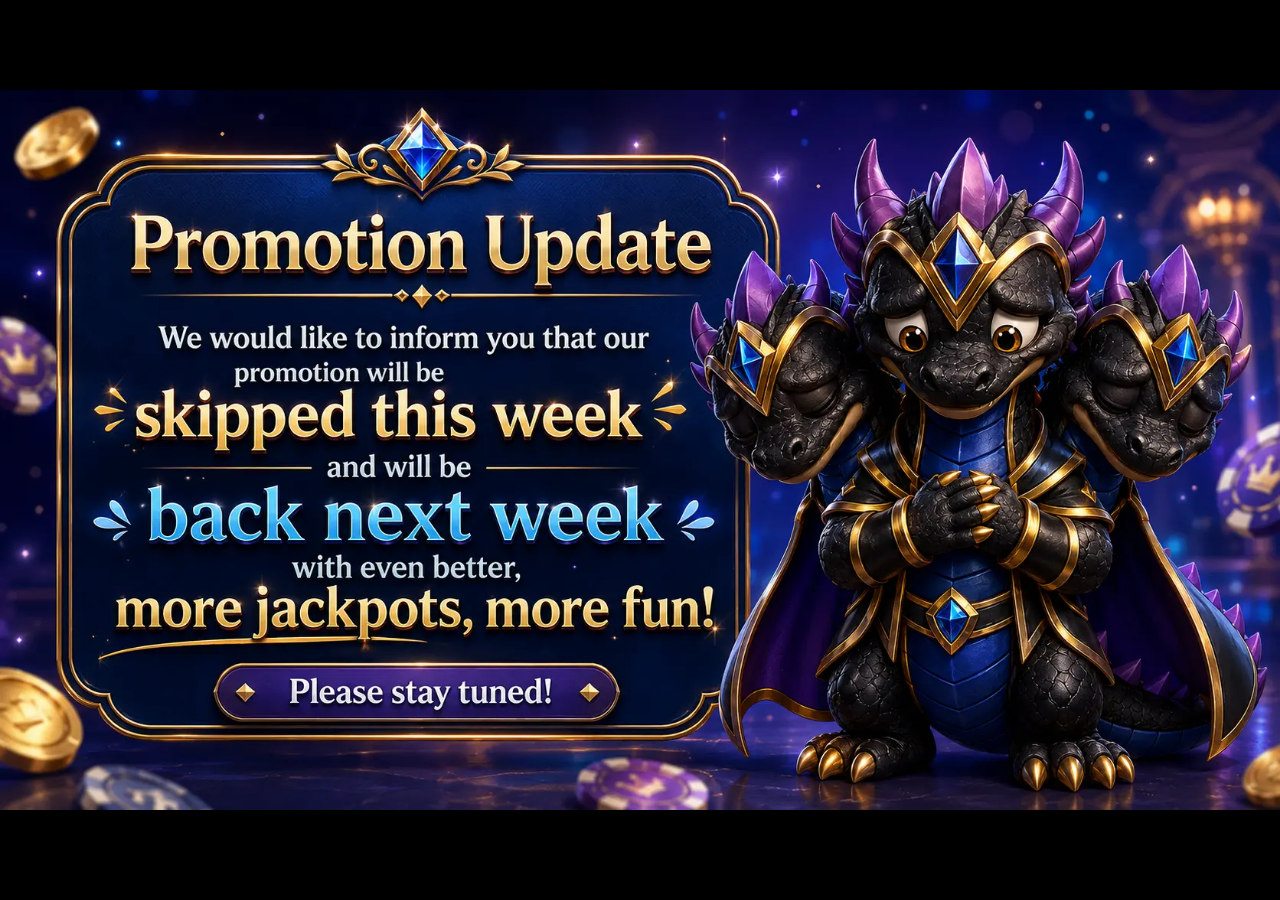
==== commit 8411530f: "Rename indexx.html to index.html" ====
--- a/index.html
+++ b/index.html
@@ -3,53 +3,47 @@
 <head>
   <meta charset="UTF-8" />
   <meta name="viewport" content="width=device-width, initial-scale=1.0" />
-  <title>Hydra Points Leaderboard</title>
-  <link rel="stylesheet" href="style.css" />
+  <title>Promotion Update</title>
+
+  <style>
+    * {
+      margin: 0;
+      padding: 0;
+      box-sizing: border-box;
+    }
+
+    html,
+    body {
+      width: 100%;
+      height: 100%;
+      overflow: hidden;
+      background: #000;
+    }
+
+    .apology-page {
+      width: 100vw;
+      height: 100vh;
+      display: flex;
+      align-items: center;
+      justify-content: center;
+      background: #000;
+    }
+
+    .apology-page img {
+      width: 100%;
+      height: 100%;
+      object-fit: contain;
+      display: block;
+    }
+  </style>
 </head>
+
 <body>
-  <main class="screen-shell">
-    <section class="hero-panel">
-      <div class="bg-orb orb-one"></div>
-      <div class="bg-orb orb-two"></div>
-      <div class="sparkle-layer" id="sparkleLayer" aria-hidden="true"></div>
-      <div class="top-bar">
-        <div class="brand-chip translatable" id="brandChip">WEEKLY HYDRA PROMOTION</div>
-        <div class="update-chip"><span class="translatable" id="dailyUpdateLabel">Daily Update:</span> <strong id="dailyUpdate">08:00 AM</strong></div>
-      </div>
-
-      <div class="main-grid">
-        <aside class="mascot-area">
-          <header class="title-block mascot-title">
-            <p class="translatable" id="topPlayersLabel">TOP 15 PLAYERS</p>
-            <div class="logo-sheen-wrap"><img src="images/hydrapoints.webp" alt="Hydra Points Leaderboard" class="hydra-points-logo" id="titleLogo" /></div>
-          </header>
-          <div class="mascot-glow"></div>
-          <img src="images/hydra-mascot.png" alt="Hydra Mascot" class="mascot" />
-          <div class="reset-card">
-            <span class="translatable" id="resetTitle">Reset Schedule</span>
-            <strong class="translatable" id="resetInfo">Rankings reset every Friday at 16:00H</strong>
-          </div>
-        </aside>
-
-        <section class="leaderboard-card">
-          <div class="leaderboard-meta"><span class="translatable" id="lastUpdatedLabel">Last Updated:</span> <span id="lastUpdated">--</span></div>
-          <div class="table-wrap">
-            <table>
-              <thead>
-                <tr>
-                  <th class="translatable" id="rankHeader">Rank</th>
-                  <th class="translatable" id="membershipHeader">Membership Number</th>
-                  <th class="translatable" id="pointsHeader">Hydra Points</th>
-                </tr>
-              </thead>
-              <tbody id="leaderboardBody"></tbody>
-            </table>
-          </div>
-        </section>
-      </div>
-    </section>
+  <main class="apology-page">
+    <img
+      src="images/apology.webp"
+      alt="Hydra Promotion Update"
+    />
   </main>
-
-  <script src="script.js"></script>
 </body>
 </html>
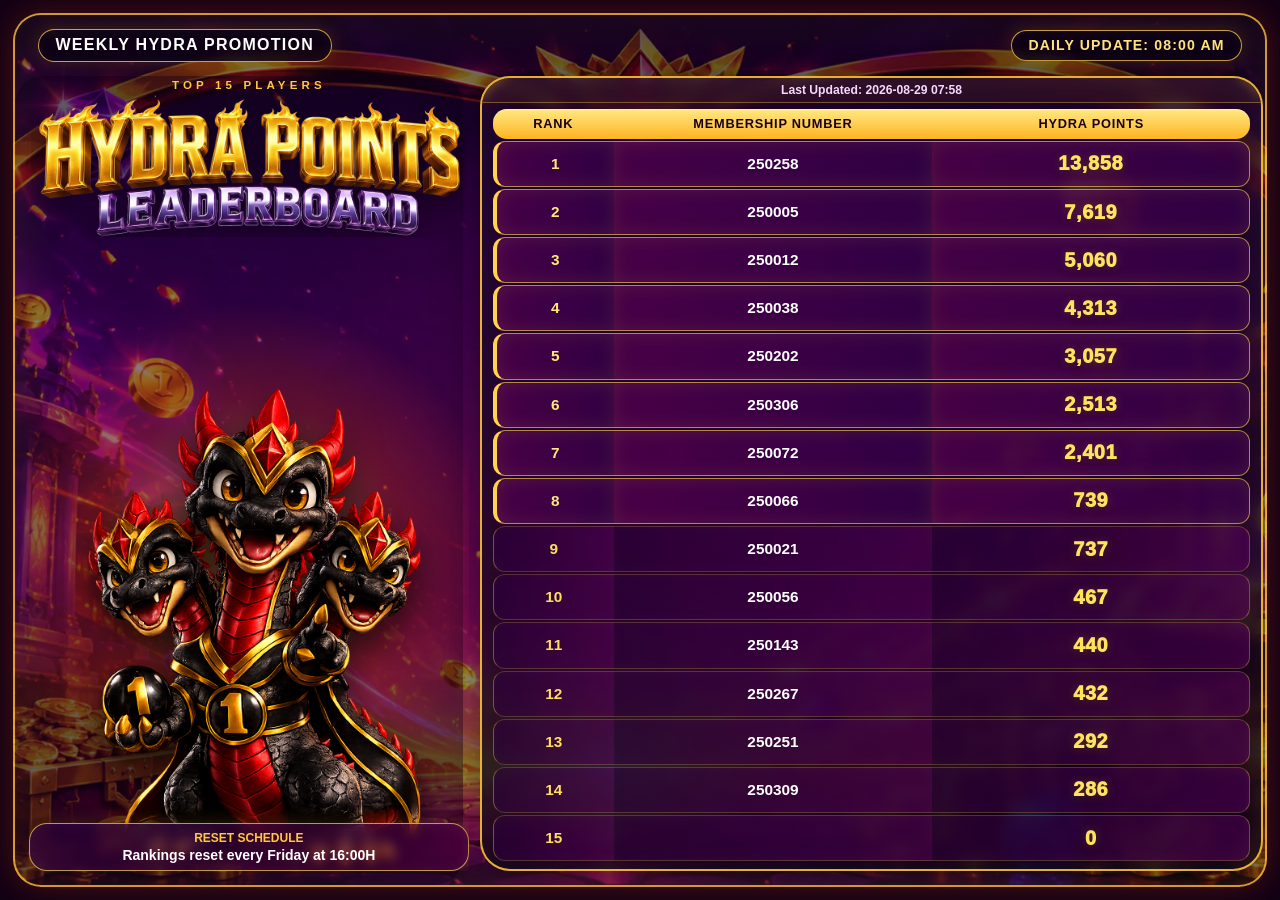
==== commit 9e135f15: "Rename index2.html to index.html" ====
--- a/index.html
+++ b/index.html
@@ -3,47 +3,53 @@
 <head>
   <meta charset="UTF-8" />
   <meta name="viewport" content="width=device-width, initial-scale=1.0" />
-  <title>Promotion Update</title>
+  <title>Hydra Points Leaderboard</title>
+  <link rel="stylesheet" href="style.css" />
+</head>
+<body>
+  <main class="screen-shell">
+    <section class="hero-panel">
+      <div class="bg-orb orb-one"></div>
+      <div class="bg-orb orb-two"></div>
+      <div class="sparkle-layer" id="sparkleLayer" aria-hidden="true"></div>
+      <div class="top-bar">
+        <div class="brand-chip translatable" id="brandChip">WEEKLY HYDRA PROMOTION</div>
+        <div class="update-chip"><span class="translatable" id="dailyUpdateLabel">Daily Update:</span> <strong id="dailyUpdate">08:00 AM</strong></div>
+      </div>
 
-  <style>
-    * {
-      margin: 0;
-      padding: 0;
-      box-sizing: border-box;
-    }
+      <div class="main-grid">
+        <aside class="mascot-area">
+          <header class="title-block mascot-title">
+            <p class="translatable" id="topPlayersLabel">TOP 15 PLAYERS</p>
+            <div class="logo-sheen-wrap"><img src="images/hydrapoints.webp" alt="Hydra Points Leaderboard" class="hydra-points-logo" id="titleLogo" /></div>
+          </header>
+          <div class="mascot-glow"></div>
+          <img src="images/hydra-mascot.png" alt="Hydra Mascot" class="mascot" />
+          <div class="reset-card">
+            <span class="translatable" id="resetTitle">Reset Schedule</span>
+            <strong class="translatable" id="resetInfo">Rankings reset every Friday at 16:00H</strong>
+          </div>
+        </aside>
 
-    html,
-    body {
-      width: 100%;
-      height: 100%;
-      overflow: hidden;
-      background: #000;
-    }
+        <section class="leaderboard-card">
+          <div class="leaderboard-meta"><span class="translatable" id="lastUpdatedLabel">Last Updated:</span> <span id="lastUpdated">--</span></div>
+          <div class="table-wrap">
+            <table>
+              <thead>
+                <tr>
+                  <th class="translatable" id="rankHeader">Rank</th>
+                  <th class="translatable" id="membershipHeader">Membership Number</th>
+                  <th class="translatable" id="pointsHeader">Hydra Points</th>
+                </tr>
+              </thead>
+              <tbody id="leaderboardBody"></tbody>
+            </table>
+          </div>
+        </section>
+      </div>
+    </section>
+  </main>
 
-    .apology-page {
-      width: 100vw;
-      height: 100vh;
-      display: flex;
-      align-items: center;
-      justify-content: center;
-      background: #000;
-    }
-
-    .apology-page img {
-      width: 100%;
-      height: 100%;
-      object-fit: contain;
-      display: block;
-    }
-  </style>
-</head>
-
-<body>
-  <main class="apology-page">
-    <img
-      src="images/apology.webp"
-      alt="Hydra Promotion Update"
-    />
-  </main>
+  <script src="script.js"></script>
 </body>
 </html>
--- a/style.css
+++ b/style.css
@@ -0,0 +1,163 @@
+* { box-sizing: border-box; }
+html, body { width: 100%; height: 100%; margin: 0; overflow: hidden; font-family: Arial, Helvetica, sans-serif; color: #fff; }
+body {
+  background: #120014;
+}
+.screen-shell { width: 100vw; height: 100vh; padding: clamp(8px, 1vw, 18px); }
+.hero-panel {
+  position: relative; width: 100%; height: 100%; overflow: hidden; border: 2px solid rgba(255, 193, 55, .8); border-radius: 28px;
+  background:
+    linear-gradient(160deg, rgba(26, 0, 42, .30), rgba(8, 0, 16, .52)),
+    url("images/bg.webp") center center / cover no-repeat;
+  box-shadow: inset 0 0 55px rgba(255, 193, 55, .15), 0 0 30px rgba(255, 76, 0, .24);
+}
+.hero-panel::before { content: ""; position: absolute; inset: 0; background-image: radial-gradient(rgba(255,255,255,.14) 1px, transparent 1px); background-size: 44px 44px; opacity: .08; }
+.hero-panel::after { content: ""; position: absolute; left: 0; right: 0; top: 0; height: 18%; background: linear-gradient(180deg, rgba(14,0,22,.58), rgba(14,0,22,.20) 58%, rgba(14,0,22,0) 100%); pointer-events: none; z-index: 1; }
+.sparkle-layer { position: absolute; inset: 0; z-index: 4; pointer-events: none; overflow: hidden; }
+.sparkle {
+  position: absolute;
+  opacity: 0;
+  border-radius: 50%;
+  background: radial-gradient(circle, rgba(255,255,230,1) 0%, rgba(255,220,90,.95) 34%, rgba(255,80,230,.36) 58%, rgba(255,255,255,0) 76%);
+  box-shadow: 0 0 12px rgba(255, 236, 150, .82), 0 0 28px rgba(226, 87, 255, .38), 0 0 44px rgba(255, 132, 0, .20);
+  animation: sparkleTwinkle 4.8s ease-in-out infinite;
+}
+.sparkle::before, .sparkle::after {
+  content: "";
+  position: absolute;
+  left: 50%;
+  top: 50%;
+  width: 180%;
+  height: 1px;
+  background: linear-gradient(90deg, rgba(255,255,255,0), rgba(255,236,160,.75), rgba(255,255,255,0));
+  transform: translate(-50%, -50%);
+}
+.sparkle::after {
+  transform: translate(-50%, -50%) rotate(90deg);
+}
+.bg-orb { display: none; position: absolute; border-radius: 50%; filter: blur(2px); opacity: .75; }
+.orb-one { width: 45vw; height: 45vw; background: radial-gradient(circle, rgba(255, 183, 0, .38), transparent 60%); right: -12vw; top: -18vw; }
+.orb-two { width: 35vw; height: 35vw; background: radial-gradient(circle, rgba(255, 0, 102, .26), transparent 62%); left: -12vw; bottom: -12vw; }
+.top-bar { position: relative; z-index: 2; height: 7%; display: flex; align-items: center; justify-content: space-between; padding: .7vh 1.8vw; }
+.brand-chip, .update-chip { border: 1px solid rgba(255, 205, 80, .78); border-radius: 999px; background: rgba(12, 0, 20, .84); box-shadow: 0 0 20px rgba(255,174,0,.20), inset 0 0 14px rgba(255,255,255,.04); padding: .7vh 1.3vw; font-weight: 900; letter-spacing: .08em; text-transform: uppercase; backdrop-filter: blur(4px); }
+.update-chip { font-size: clamp(13px, 1.1vw, 22px); color: #ffe47a; }
+.main-grid { position: relative; z-index: 2; height: 93%; display: grid; grid-template-columns: 36% 64%; gap: .9vw; padding: 0 1.1vw 1.1vw; }
+.main-grid::before { content: ""; position: absolute; left: 0; top: 0; width: calc(36% - .15vw); height: 100%; border-radius: 28px; background: linear-gradient(180deg, rgba(18, 0, 28, .34), rgba(38, 0, 48, .24) 30%, rgba(22, 0, 30, .42) 100%); box-shadow: inset 0 0 40px rgba(0,0,0,.12); pointer-events: none; z-index: 0; }
+.mascot-area { position: relative; z-index: 1; display: flex; flex-direction: column; align-items: center; justify-content: space-between; min-width: 0; padding-top: 0; overflow: hidden; }
+.title-block { text-align: center; padding: 1.2vh 1vw; background: linear-gradient(90deg, rgba(255,180,0,.20), rgba(151,0,255,.14), rgba(255,180,0,.20)); border: 1px solid rgba(255,215,80,.55); box-shadow: inset 0 0 28px rgba(255,255,255,.06), 0 0 26px rgba(255,183,0,.12); }
+.mascot-title { position: relative; z-index: 3; width: 100%; border-radius: 24px; background: transparent; border: none; box-shadow: none; padding: .35vh 0 .1vh; }
+.title-block p { margin: 0 0 .15vh; color: #ffc83e; font-weight: 900; letter-spacing: .36em; font-size: clamp(11px, .9vw, 18px); }
+.logo-sheen-wrap { position: relative; display: block; width: min(99%, 780px); margin: 0 auto; overflow: hidden; border-radius: 16px; }
+.logo-sheen-wrap::after {
+  content: "";
+  position: absolute;
+  top: -16%;
+  bottom: -16%;
+  left: -28%;
+  width: 18%;
+  background: linear-gradient(90deg, rgba(255,255,255,0), rgba(255,247,198,.18) 25%, rgba(255,255,255,.55) 50%, rgba(255,247,198,.18) 75%, rgba(255,255,255,0));
+  transform: skewX(-20deg);
+  filter: blur(1px);
+  opacity: .0;
+  pointer-events: none;
+  animation: logoSweep 6.4s ease-in-out infinite;
+}
+
+.hydra-points-logo { display: block; width: min(99%, 780px); max-height: 17vh; object-fit: contain; margin: .15vh auto 0; filter: drop-shadow(0 8px 16px rgba(0,0,0,.45)); }
+h1 { margin: .35vh 0 0; font-size: clamp(25px, 3.2vw, 62px); line-height: .95; color: #ffe26a; text-shadow: 0 3px 0 #6d1700, 0 0 18px rgba(255,160,0,.75); }
+.mascot-glow { position: absolute; left: 50%; top: 55%; width: 41vw; height: 41vw; transform: translate(-50%, -42%); border-radius: 50%; background: radial-gradient(circle, rgba(255,211,56,.55), rgba(255,70,0,.24) 42%, transparent 68%); z-index: 0; pointer-events: none; animation: mascotGlowBreath 4.6s ease-in-out infinite; }
+.mascot { position: absolute; left: 50%; top: 57%; width: auto; height: min(69vh, 780px); max-width: 138%; max-height: none; object-fit: contain; filter: drop-shadow(0 1.8vh 1.9vh rgba(0,0,0,.72)); transform: translate(-50%, -34%); z-index: 1; pointer-events: none; }
+.reset-card { position: relative; z-index: 3; width: 100%; padding: .8vh .9vw; border-radius: 18px; background: linear-gradient(135deg, rgba(45,0,62,.68), rgba(85,0,62,.56)); border: 1px solid rgba(255,215,80,.7); box-shadow: 0 0 18px rgba(255,180,0,.18), inset 0 0 14px rgba(255,255,255,.04); text-align: center; backdrop-filter: blur(6px); -webkit-backdrop-filter: blur(6px); }
+.reset-card span { display:block; color:#ffc83e; font-weight:900; font-size: clamp(12px, .9vw, 17px); text-transform: uppercase; }
+.reset-card strong { display:block; margin-top:.2vh; font-size: clamp(14px, 1.08vw, 22px); }
+.leaderboard-card { position: relative; z-index: 1; min-width: 0; height: 100%; display: flex; flex-direction: column; border-radius: 30px; border: 2px solid rgba(255, 200, 55, .88); background: linear-gradient(180deg, rgba(28,0,40,.68), rgba(10,0,18,.78)); box-shadow: inset 0 0 42px rgba(255,255,255,.05), 0 0 28px rgba(0,0,0,.42); backdrop-filter: blur(6px); -webkit-backdrop-filter: blur(6px); overflow: hidden; }
+.leaderboard-meta { text-align: center; color: #f5d9ff; font-weight: 900; font-size: clamp(12px, .95vw, 18px); padding: .55vh .8vw; border-bottom: 1px solid rgba(255,215,80,.35); background: rgba(255, 190, 0, .06); backdrop-filter: blur(5px); -webkit-backdrop-filter: blur(5px); }
+.table-wrap { flex: 1; padding: .45vh .8vw .65vh; }
+table { width: 100%; height: 100%; border-collapse: separate; border-spacing: 0 .27vh; table-layout: fixed; }
+th { height: 3.35vh; color: #1a001f; background: linear-gradient(#ffe985, #ffb320); font-size: clamp(12px, 1vw, 20px); text-transform: uppercase; letter-spacing: .06em; box-shadow: inset 0 1px 0 rgba(255,255,255,.35); }
+th:first-child { border-radius: 14px 0 0 14px; width: 16%; }
+th:nth-child(2) { width: 42%; }
+th:last-child { border-radius: 0 14px 14px 0; width: 42%; }
+td { height: 4.05vh; text-align: center; background: linear-gradient(90deg, rgba(44,0,60,.62), rgba(84,0,90,.56)); border-top: 1px solid rgba(255,215,80,.22); border-bottom: 1px solid rgba(255,215,80,.22); font-weight: 900; font-size: clamp(14px, 1.2vw, 24px); box-shadow: inset 0 0 12px rgba(255,255,255,.02); }
+td:first-child { border-left: 1px solid rgba(255,215,80,.35); border-radius: 12px 0 0 12px; color: #ffdf5a; }
+td:last-child { border-right: 1px solid rgba(255,215,80,.35); border-radius: 0 12px 12px 0; color: #ffe35e; }
+.rank-wrap { display: inline-flex; align-items: center; justify-content: center; gap: 0; width: 100%; }
+.rank-number { color: #ffdf5a; font-weight: 900; line-height: 1; }
+.points-value { display: inline-block; color: #ffe35e; font-weight: 950; font-size: clamp(18px, 1.55vw, 34px); letter-spacing: .035em; text-shadow: 0 0 10px rgba(255, 205, 65, .22), 0 2px 8px rgba(0, 0, 0, .35); }
+.top-eight-row td:first-child .rank-number { color: #ffe978; }
+.candidate td { position: relative; overflow: hidden; background: linear-gradient(90deg, rgba(87,0,82,.70), rgba(57,0,80,.68)); border-top-color: rgba(255,216,76,.62); border-bottom-color: rgba(255,216,76,.62); box-shadow: inset 0 0 18px rgba(255, 202, 57, .10); }
+.candidate td::after {
+  content: "";
+  position: absolute;
+  top: 0;
+  bottom: 0;
+  left: -38%;
+  width: 28%;
+  background: linear-gradient(90deg, rgba(255,255,255,0), rgba(255,244,190,.11), rgba(255,255,255,0));
+  transform: skewX(-22deg);
+  pointer-events: none;
+  animation: rowSweep 8s linear infinite;
+}
+.top-eight-row:nth-child(2n) td::after { animation-delay: 1.1s; }
+.candidate td:first-child { border-left: 4px solid #ffd34d; }
+.candidate td:last-child { border-right-color: rgba(255,216,76,.62); }
+@media (max-aspect-ratio: 4/3) {
+  .main-grid { grid-template-columns: 1fr; }
+  .mascot-area { display: none; }
+}
+
+@keyframes logoSweep {
+  0%, 62% { left: -30%; opacity: 0; }
+  68% { opacity: .12; }
+  76% { opacity: .58; }
+  86% { left: 118%; opacity: 0; }
+  100% { left: 118%; opacity: 0; }
+}
+@keyframes sparkleTwinkle {
+  0%, 100% { opacity: 0; transform: scale(.35) rotate(0deg); }
+  18% { opacity: .36; }
+  42% { opacity: 1; transform: scale(1.25) rotate(45deg); }
+  62% { opacity: .48; }
+}
+@keyframes mascotGlowBreath {
+  0%, 100% { opacity: .64; transform: translate(-50%, -42%) scale(1); }
+  50% { opacity: .82; transform: translate(-50%, -42%) scale(1.035); }
+}
+@keyframes rowSweep {
+  0%, 55% { left: -40%; opacity: 0; }
+  65% { opacity: .7; }
+  82% { left: 120%; opacity: 0; }
+  100% { left: 120%; opacity: 0; }
+}
+
+.translatable {
+  transition: opacity .35s ease, transform .35s ease, filter .35s ease;
+}
+.translation-fade-out {
+  opacity: 0;
+  transform: translateY(4px);
+  filter: blur(2px);
+}
+.translation-fade-in {
+  opacity: 1;
+  transform: translateY(0);
+  filter: blur(0);
+}
+html[lang="th"] body,
+html[lang="zh"] body,
+html[lang="ko"] body {
+  font-family: Arial, "Noto Sans Thai", "Noto Sans CJK SC", "Noto Sans KR", "Microsoft YaHei", "Malgun Gothic", "Tahoma", sans-serif;
+}
+html[lang="th"] .brand-chip,
+html[lang="zh"] .brand-chip,
+html[lang="ko"] .brand-chip,
+html[lang="th"] th,
+html[lang="zh"] th,
+html[lang="ko"] th {
+  letter-spacing: .03em;
+}
+html[lang="th"] .title-block p,
+html[lang="zh"] .title-block p,
+html[lang="ko"] .title-block p {
+  letter-spacing: .12em;
+}
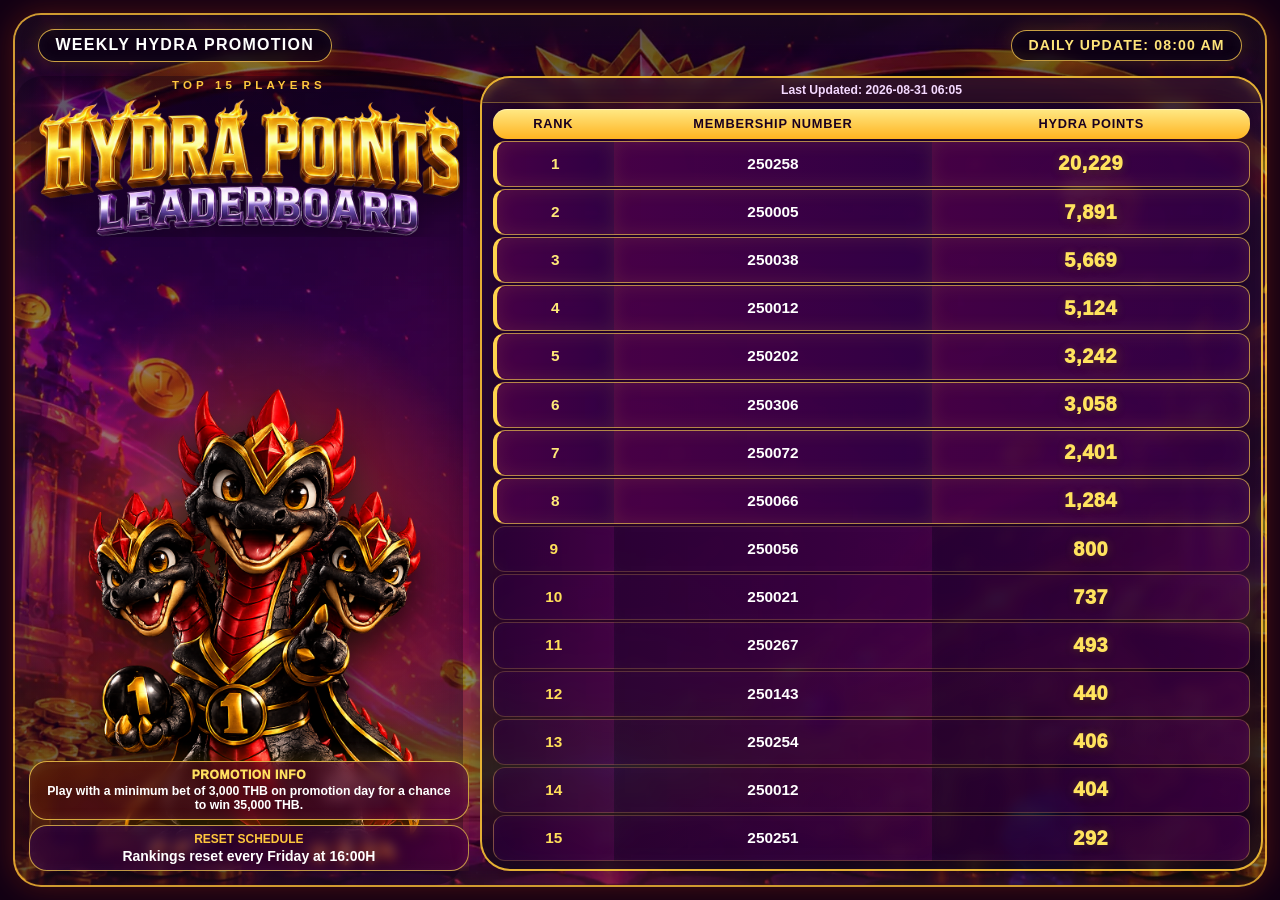
==== commit 4af87533: "Add files via upload" ====
--- a/index.html
+++ b/index.html
@@ -25,9 +25,15 @@
           </header>
           <div class="mascot-glow"></div>
           <img src="images/hydra-mascot.png" alt="Hydra Mascot" class="mascot" />
-          <div class="reset-card">
-            <span class="translatable" id="resetTitle">Reset Schedule</span>
-            <strong class="translatable" id="resetInfo">Rankings reset every Friday at 16:00H</strong>
+          <div class="bottom-info-stack">
+            <div class="promo-card">
+              <span class="translatable" id="promoTitle">Promotion Info</span>
+              <strong class="translatable" id="promoInfo">Play with a minimum bet of 3,000 THB on promotion day for a chance to win 35,000 THB.</strong>
+            </div>
+            <div class="reset-card">
+              <span class="translatable" id="resetTitle">Reset Schedule</span>
+              <strong class="translatable" id="resetInfo">Rankings reset every Friday at 16:00H</strong>
+            </div>
           </div>
         </aside>
 
--- a/style.css
+++ b/style.css
@@ -67,7 +67,11 @@
 h1 { margin: .35vh 0 0; font-size: clamp(25px, 3.2vw, 62px); line-height: .95; color: #ffe26a; text-shadow: 0 3px 0 #6d1700, 0 0 18px rgba(255,160,0,.75); }
 .mascot-glow { position: absolute; left: 50%; top: 55%; width: 41vw; height: 41vw; transform: translate(-50%, -42%); border-radius: 50%; background: radial-gradient(circle, rgba(255,211,56,.55), rgba(255,70,0,.24) 42%, transparent 68%); z-index: 0; pointer-events: none; animation: mascotGlowBreath 4.6s ease-in-out infinite; }
 .mascot { position: absolute; left: 50%; top: 57%; width: auto; height: min(69vh, 780px); max-width: 138%; max-height: none; object-fit: contain; filter: drop-shadow(0 1.8vh 1.9vh rgba(0,0,0,.72)); transform: translate(-50%, -34%); z-index: 1; pointer-events: none; }
-.reset-card { position: relative; z-index: 3; width: 100%; padding: .8vh .9vw; border-radius: 18px; background: linear-gradient(135deg, rgba(45,0,62,.68), rgba(85,0,62,.56)); border: 1px solid rgba(255,215,80,.7); box-shadow: 0 0 18px rgba(255,180,0,.18), inset 0 0 14px rgba(255,255,255,.04); text-align: center; backdrop-filter: blur(6px); -webkit-backdrop-filter: blur(6px); }
+.bottom-info-stack { position: relative; z-index: 3; width: 100%; display: grid; gap: .55vh; }
+.promo-card { position: relative; width: 100%; padding: .72vh .9vw; border-radius: 18px; background: linear-gradient(135deg, rgba(86,25,0,.72), rgba(89,0,67,.62)); border: 1px solid rgba(255,215,80,.78); box-shadow: 0 0 20px rgba(255,180,0,.20), inset 0 0 14px rgba(255,255,255,.05); text-align: center; backdrop-filter: blur(6px); -webkit-backdrop-filter: blur(6px); }
+.promo-card span { display:block; color:#ffe05f; font-weight:950; font-size: clamp(12px, .9vw, 17px); text-transform: uppercase; letter-spacing: .05em; }
+.promo-card strong { display:block; margin-top:.18vh; font-size: clamp(12px, .96vw, 19px); line-height: 1.16; }
+.reset-card { position: relative; z-index: 3; width: 100%; padding: .7vh .9vw; border-radius: 18px; background: linear-gradient(135deg, rgba(45,0,62,.68), rgba(85,0,62,.56)); border: 1px solid rgba(255,215,80,.7); box-shadow: 0 0 18px rgba(255,180,0,.18), inset 0 0 14px rgba(255,255,255,.04); text-align: center; backdrop-filter: blur(6px); -webkit-backdrop-filter: blur(6px); }
 .reset-card span { display:block; color:#ffc83e; font-weight:900; font-size: clamp(12px, .9vw, 17px); text-transform: uppercase; }
 .reset-card strong { display:block; margin-top:.2vh; font-size: clamp(14px, 1.08vw, 22px); }
 .leaderboard-card { position: relative; z-index: 1; min-width: 0; height: 100%; display: flex; flex-direction: column; border-radius: 30px; border: 2px solid rgba(255, 200, 55, .88); background: linear-gradient(180deg, rgba(28,0,40,.68), rgba(10,0,18,.78)); box-shadow: inset 0 0 42px rgba(255,255,255,.05), 0 0 28px rgba(0,0,0,.42); backdrop-filter: blur(6px); -webkit-backdrop-filter: blur(6px); overflow: hidden; }
